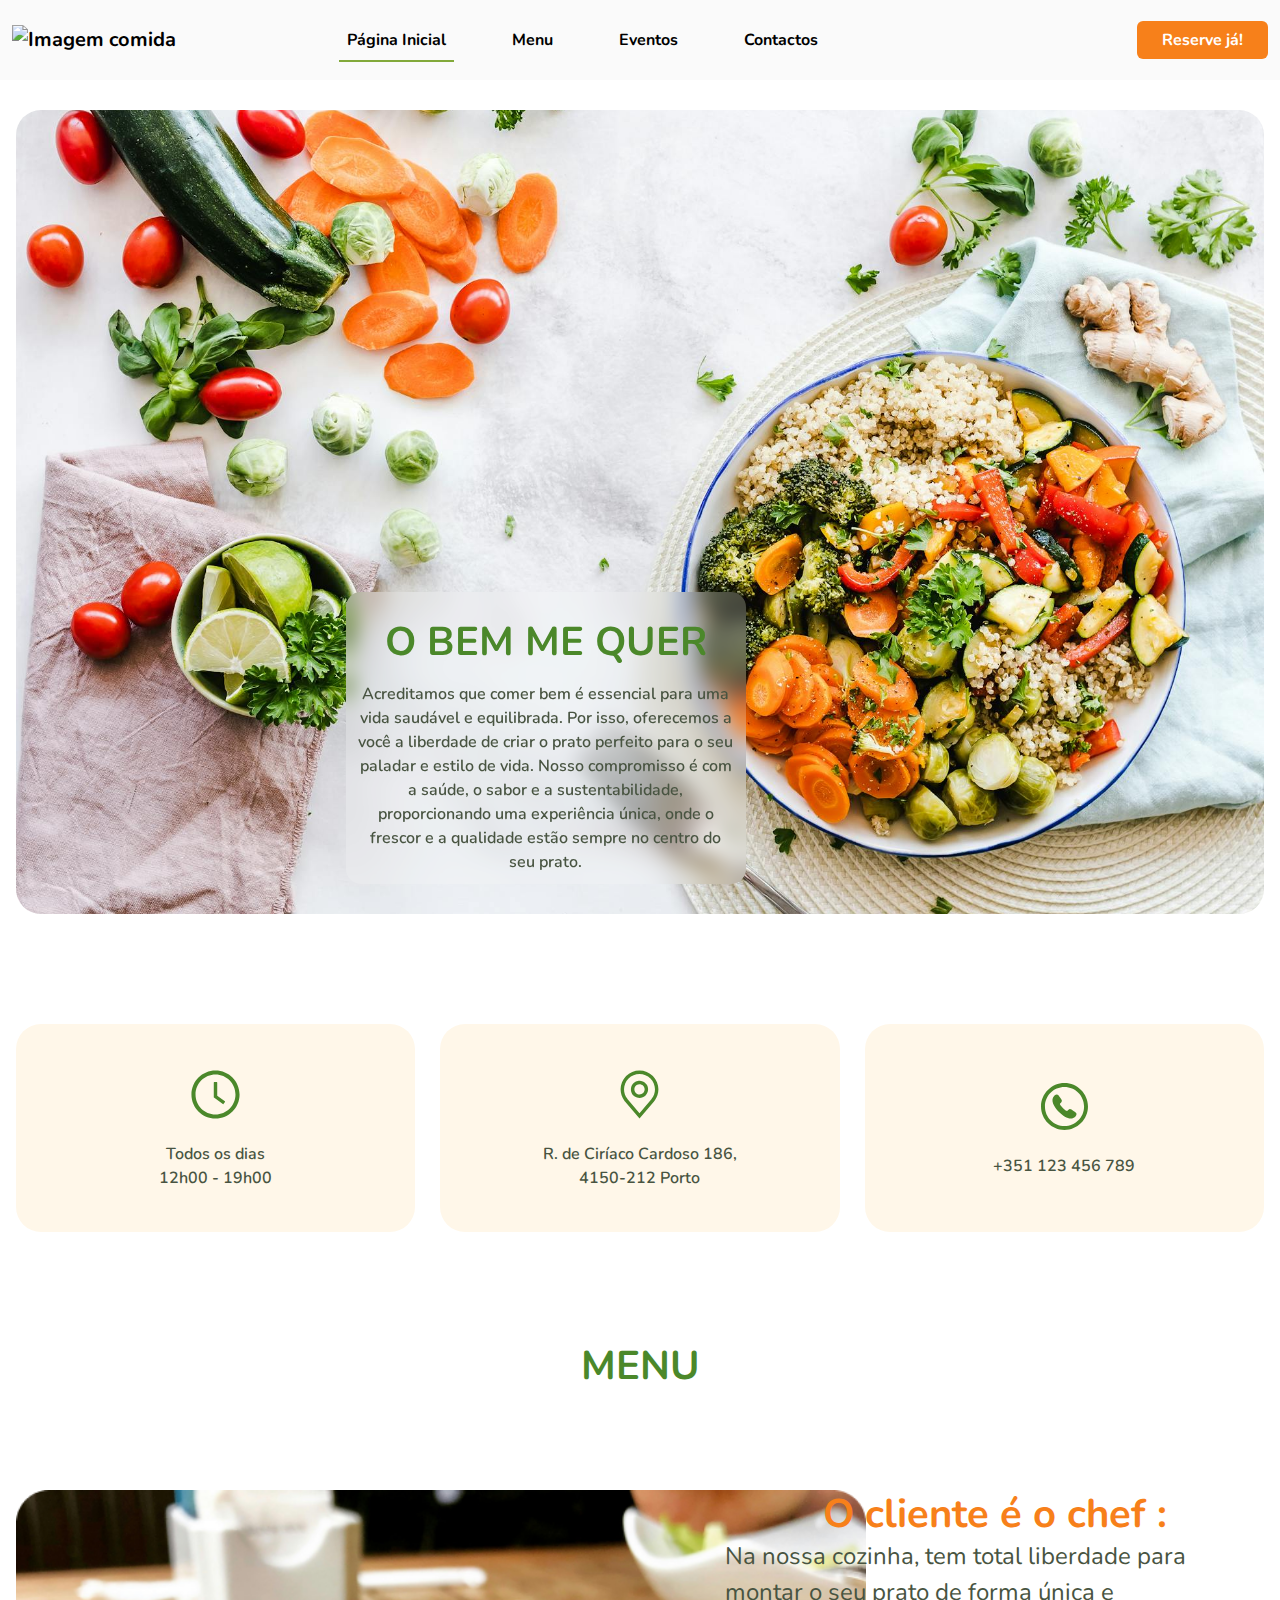
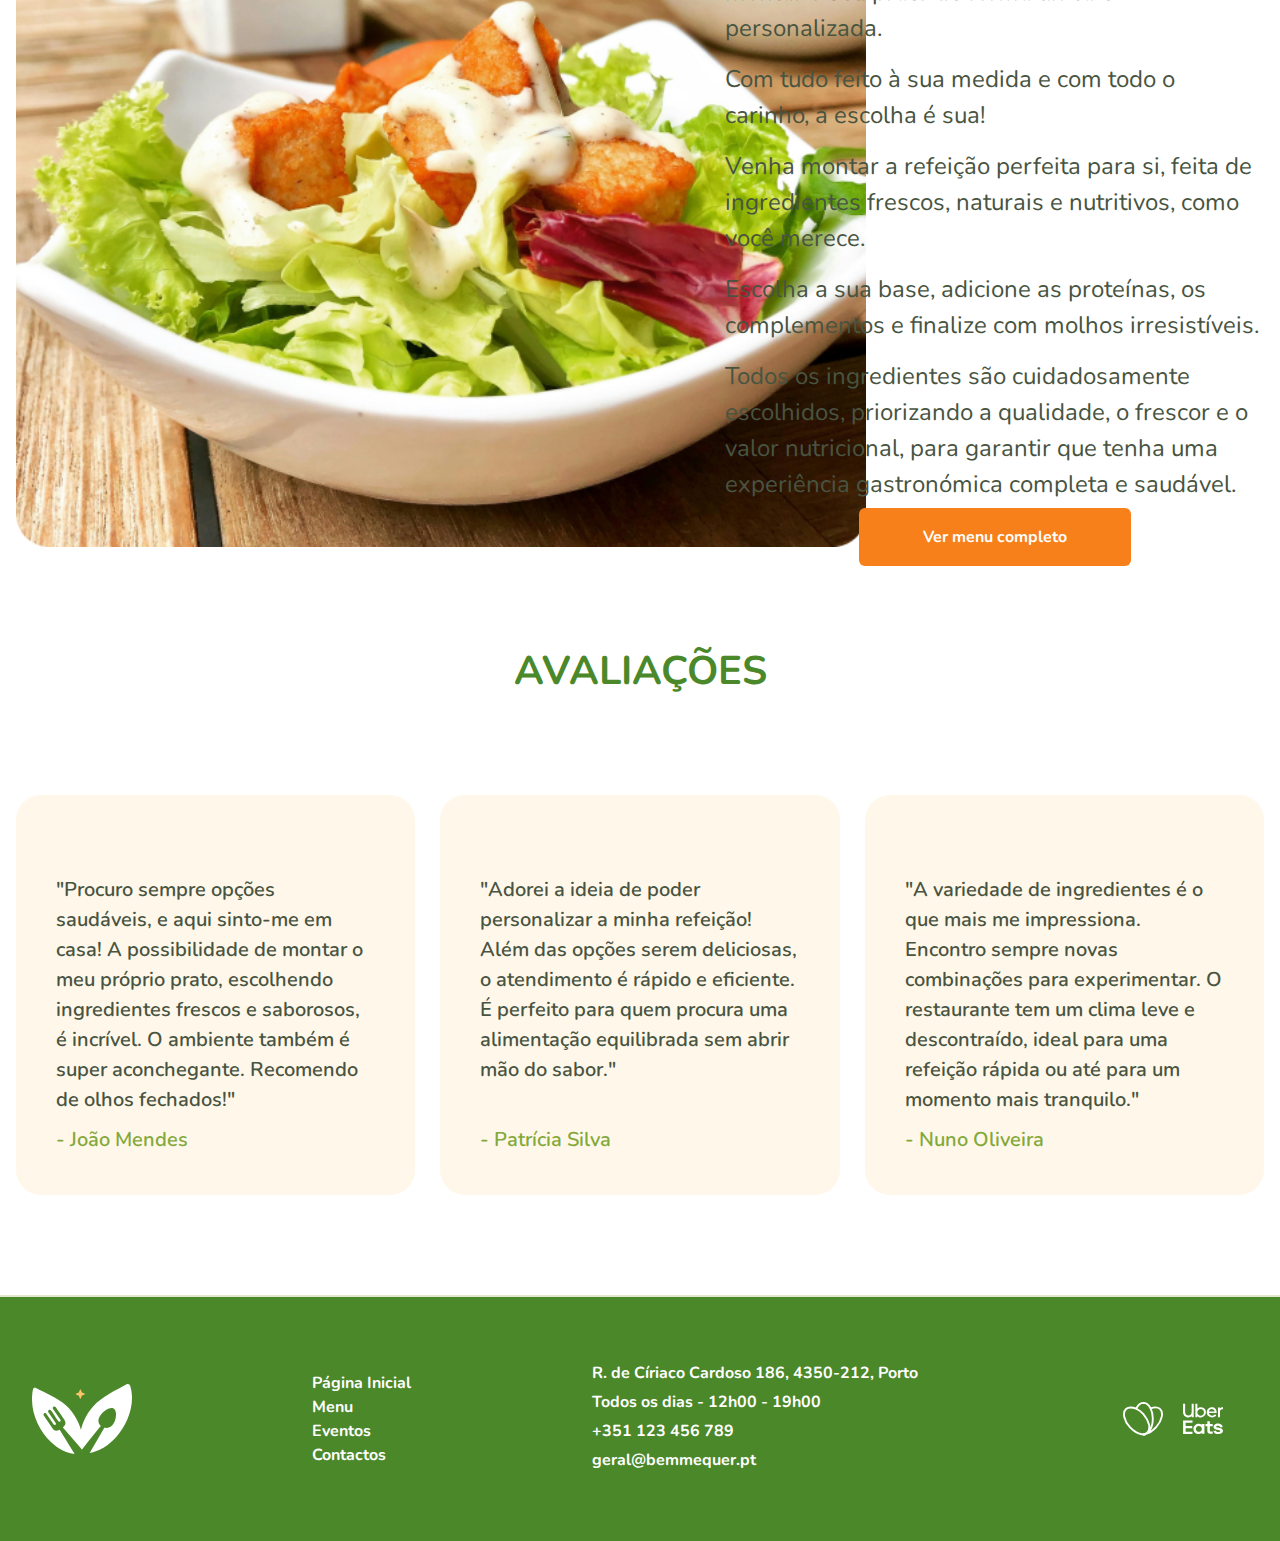
==== index.html @ 6462d531 "update" ====
<!DOCTYPE html>
<html lang="en">
  <head>
    <!-- Meta Tags para otimização de SEO -->

    <meta charset="UTF-8" />
    <meta name="viewport" content="width=device-width, initial-scale=1.0" />
    <meta name="author" content="Eduardo,Rafaela,Marina,Nuno" />
    <meta name="generator" content="VSCode" />
    <meta name="keywords" content="HTML5,CSS3,JS,BOOTSTRAP" />
    <meta name="description" content="Página Inicial" />
    <meta name="aplication-name" content="Restaurant Website" />

    <!-- Link FontAwesome -->
    <link
      rel="stylesheet"
      href="https://cdnjs.cloudflare.com/ajax/libs/font-awesome/6.7.1/css/all.min.css"
      integrity="sha512-5Hs3dF2AEPkpNAR7UiOHba+lRSJNeM2ECkwxUIxC1Q/FLycGTbNapWXB4tP889k5T5Ju8fs4b1P5z/iB4nMfSQ=="
      crossorigin="anonymous"
      referrerpolicy="no-referrer"
    />
    <!-- Link BootStrap (CSS & JS) -->

    <link
      href="https://cdn.jsdelivr.net/npm/bootstrap@5.3.3/dist/css/bootstrap.min.css"
      rel="stylesheet"
      integrity="sha384-QWTKZyjpPEjISv5WaRU9OFeRpok6YctnYmDr5pNlyT2bRjXh0JMhjY6hW+ALEwIH"
      crossorigin="anonymous"
    />
    <script
      src="https://cdn.jsdelivr.net/npm/bootstrap@5.3.3/dist/js/bootstrap.bundle.min.js"
      integrity="sha384-YvpcrYf0tY3lHB60NNkmXc5s9fDVZLESaAA55NDzOxhy9GkcIdslK1eN7N6jIeHz"
      crossorigin="anonymous"
    ></script>

    <!--Título da Página -->

    <title>Página Principal</title>

    <!-- Links do favicon -->

    <link rel="icon" type="image/png" href="/img/logo.svg" />

    <!-- Links do CSS -->

    <link rel="stylesheet" href="pagina_inicial/style.css" />
    <link rel="stylesheet" href="/pagina_inicial/styleMobile.css" />
  </head>
  <body>
    <!-- Header -->
    <!-- Navbar -->

    <header>
      <nav class="navbar navbar-expand-lg bg-body-tertiary">
        <div class="container-fluid">
          <a class="navbar-brand" href="/index.html">
            <img src="/img/logo1.svg" alt="Imagem comida" class="logo" />
          </a>
          <button
            class="navbar-toggler"
            type="button"
            data-bs-toggle="collapse"
            data-bs-target="#navbarNav"
            aria-controls="navbarNav"
            aria-expanded="false"
            aria-label="Toggle navigation"
          >
            <span class="navbar-toggler-icon"></span>
          </button>
          <div class="collapse navbar-collapse" id="navbarNav">
            <ul class="navbar-nav">
              <li class="nav-item">
                <a
                  class="nav-link active"
                  aria-current="page"
                  href="/index.html"
                  >Página Inicial</a
                >
              </li>
              <li class="nav-item">
                <a class="nav-link" href="/menu/menu.html">Menu</a>
              </li>
              <li class="nav-item">
                <a class="nav-link" href="/eventos/eventos.html">Eventos</a>
              </li>
              <li class="nav-item">
                <a class="nav-link" href="/contacto/contacto.html">Contactos</a>
              </li>
            </ul>
            <div class="navbar-nav-right">
              <a class="btn rounded" href="/reservas/reservas.html"
                >Reserve já!</a
              >
            </div>
          </div>
        </div>
      </nav>
    </header>

    <!-- First Section  -->

    <main>
      <div class="hero-container">
        <img src="/img/heroImg.svg" alt="Foto de Comida Saudável" />
        <div class="hero-content">
          <h1>O BEM ME QUER</h1>
          <p>
            Acreditamos que comer bem é essencial para uma vida saudável e
            equilibrada. Por isso, oferecemos a você a liberdade de criar o
            prato perfeito para o seu paladar e estilo de vida. Nosso
            compromisso é com a saúde, o sabor e a sustentabilidade,
            proporcionando uma experiência única, onde o frescor e a qualidade
            estão sempre no centro do seu prato.
          </p>
        </div>
      </div>
      <!-- Second Section  -->
      <section id="infoCards">
        <div class="card">
          <img src="/img/horario.svg" class="cardImg" alt="Relógio" />
          <div>
            <p class="card-text">
              Todos os dias <br />
              12h00 - 19h00
            </p>
          </div>
        </div>

        <div class="card">
          <img src="/img/location.svg" class="cardImg" alt="Relógio" />
          <div>
            <p>
              R. de Ciríaco Cardoso 186,<br />
              4150-212 Porto
            </p>
          </div>
        </div>

        <div class="card">
          <img src="/img/contacto.svg" class="cardImg" alt="Relógio" />
          <div>
            <p class="card-text">+351 123 456 789</p>
          </div>
        </div>
      </section>
      <!-- Third Section  -->
      <h1>MENU</h1>
      <section>
        <div id="menuSection">
          <div id="menuImg">
            <img src="/img/menuImg.png" alt="Imagem de um menu" />
          </div>

          <div id="menuText">
            <h2>O cliente é o chef :</h2>
            <div>
              <p>
                Na nossa cozinha, tem total liberdade para montar o seu prato de
                forma única e personalizada.
              </p>
              <p>
                Com tudo feito à sua medida e com todo o carinho, a escolha é
                sua!
              </p>
              <p>
                Venha montar a refeição perfeita para si, feita de ingredientes
                frescos, naturais e nutritivos, como você merece.
              </p>
              <p>
                Escolha a sua base, adicione as proteínas, os complementos e
                finalize com molhos irresistíveis.
              </p>
              <p>
                Todos os ingredientes são cuidadosamente escolhidos, priorizando
                a qualidade, o frescor e o valor nutricional, para garantir que
                tenha uma experiência gastronómica completa e saudável.
              </p>
            </div>
            <div class="navbar-nav-right menuBtn">
              <a class="btn rounded" href="/menu/menu.html"
                >Ver menu completo</a
              >
            </div>
          </div>
        </div>
      </section>
      <!-- Fourth Section  -->
      <h1>AVALIAÇÕES</h1>
      <section id="avaliacoes">
        <div id="cardEvaluation">
          <div id="stars">
            <i class="fa-solid fa-star"></i>
            <i class="fa-solid fa-star"></i>
            <i class="fa-solid fa-star"></i>
            <i class="fa-solid fa-star"></i>
            <i class="fa-solid fa-star"></i>
          </div>
          <p>
            "Procuro sempre opções saudáveis, e aqui sinto-me em casa! A
            possibilidade de montar o meu próprio prato, escolhendo ingredientes
            frescos e saborosos, é incrível. O ambiente também é super
            aconchegante. Recomendo de olhos fechados!"
          </p>
          <p class="person">- João Mendes</p>
        </div>

        <div id="cardEvaluation">
          <div id="stars">
            <i class="fa-solid fa-star"></i>
            <i class="fa-solid fa-star"></i>
            <i class="fa-solid fa-star"></i>
            <i class="fa-solid fa-star"></i>
            <i class="fa-solid fa-star"></i>
          </div>
          <p>
            "Adorei a ideia de poder personalizar a minha refeição! Além das
            opções serem deliciosas, o atendimento é rápido e eficiente. É
            perfeito para quem procura uma alimentação equilibrada sem abrir mão
            do sabor."
          </p>
          <p class="person">- Patrícia Silva</p>
        </div>

        <div id="cardEvaluation">
          <div id="stars">
            <i class="fa-solid fa-star"></i>
            <i class="fa-solid fa-star"></i>
            <i class="fa-solid fa-star"></i>
            <i class="fa-solid fa-star"></i>
            <i class="fa-solid fa-star"></i>
          </div>
          <p>
            "A variedade de ingredientes é o que mais me impressiona. Encontro
            sempre novas combinações para experimentar. O restaurante tem um
            clima leve e descontraído, ideal para uma refeição rápida ou até
            para um momento mais tranquilo."
          </p>
          <p class="person">- Nuno Oliveira</p>
        </div>
      </section>
    </main>

    <!-- Footer -->
    <hr />
    <footer>
      <div id="footerContainer">
        <div>
          <img
            src="/img/logobranca.svg"
            alt="Bem-Me-Quer logo"
            class="logoFooter"
          />
        </div>
        <div id="footerLinks">
          <ul>
            <li><a href="/index.html">Página Inicial</a></li>
            <li><a href="/menu/menu.html">Menu</a></li>
            <li><a href="/eventos/eventos.html">Eventos</a></li>
            <li><a href="/contacto/contacto.html">Contactos</a></li>
          </ul>
        </div>
        <div id="secondDiv">
          <p>R. de Círiaco Cardoso 186, 4350-212, Porto</p>
          <p>Todos os dias - 12h00 - 19h00</p>
          <p>+351 123 456 789</p>
          <p>geral@bemmequer.pt</p>
        </div>
        <div class="socialLinks">
          <div style="display: flex; gap: 20px">
            <a href="#"><i class="fa-brands fa-instagram"></i></a>
            <a href="#"><i class="fa-brands fa-facebook"></i></a>
          </div>
          <div style="display: flex; gap: 20px">
            <a href="#"><img src="/img/togoodtogo.svg" alt="" /></a>
            <a href="#"><img src="/img/ubereats.svg" alt="" /></a>
          </div>
        </div>
      </div>
    </footer>
  </body>
</html>
---- pagina_inicial/style.css ----
@import url("https://fonts.googleapis.com/css2?family=Edu+AU+VIC+WA+NT+Pre:wght@400..700&family=Geist+Mono:wght@100..900&family=Nunito:ital,wght@0,200..1000;1,200..1000&display=swap");

/* Variáveis das cores */
:root {
  --background: #ffffff;
  --lightOrange: #f99948;
  --darkOrange: #f7801a;
  --cardBackground: #fff7e9;
  --greenText: #485441;
  --primary: #4b882a;
}

/* Reset geral */
* {
  margin: 0;
  padding: 0;
  height: auto;
  box-sizing: border-box;
}

h1,
h2,
h3,
h4,
h5,
h6,
ul,
li,
p {
  margin: 0;
  padding: 0;
}

/*  body */
body {
  background-color: var(--background);
  font-family: "Nunito", serif;
  max-width: 1920px;
  width: 100%;
}

body h1 {
  font-weight: 700;
  color: #4b882a;
  text-align: center;
  margin-bottom: 100px;
  text-transform: uppercase;
}

header {
  z-index: 3;
  position: fixed;
  top: 0;
  max-width: 1920px;
  width: 100%;
}
/* Propriedades da Navbar */

.navbar {
  background-color: #fafafa!important;
  width: 100%;
  display: flex;
  justify-content: space-between;
  align-items: center;
  height: 80px;
}

.navbar-expand-lg .navbar-nav {
  gap: 50px !important;
}

.navbar-wrapper {
  display: flex;
  justify-content: space-between;
  align-items: center;
  width: 98%;
  margin: 0 auto;
  padding: 0;
}

.navbar-brand {
  flex: 1;
  display: flex;
  justify-content: flex-start;
  align-items: center;
}

.logo {
  max-width: 250px !important;
  max-height: 80px;
  height: auto;
}

.navbar-nav-center {
  flex: 2;
  display: flex;
  justify-content: center;
  gap: 50px;
}

.navbar-nav-right {
  flex: 1;
  display: flex;
  justify-content: flex-end;
}

.navbar-nav .nav-link {
  color: #000;
  font-weight: 700;
  padding: 0.5rem 0;
  position: relative;
  transition: color 0.3s ease;
  text-align: center;
}

.navbar-nav .nav-link::after {
  content: "";
  position: absolute;
  width: 0;
  height: 2px;
  background-color: #82a93a;
  bottom: -2px;
  left: 0;
  transition: width 0.3s ease;
}

.navbar-nav .nav-link:hover::after,
.navbar-nav .nav-link.active::after {
  width: 100%;
}

.navbar-nav-right .btn {
  background-color: var(--darkOrange);
  color: #fff;
  font-weight: 700;
  border-radius: 5px;
  padding: 0.4rem 1.5rem;
  transition: background-color 0.3s ease;
}

.navbar-nav-right .btn:hover {
  background-color: var(--lightOrange);
}

.navbar-nav-right .btn:focus {
  color: var(--background);
  border: var(--darkOrange);
}

/* Footer */

#footerContainer {
  display: flex;
  justify-content: space-between;
  align-items: center;
  padding: 4rem 2rem;
  width: 100%;
  background-color: #4b882a;
  max-width: 1920px;
  color: white;
}

#secondDiv p {
  font-weight: 700;
  padding-bottom: 5px;
}

#footerLinks ul,
a {
  text-decoration: none;
  list-style: none;
  color: white;
  font-weight: 700;
}

#footerLinks a:hover {
  color: var(--darkOrange);
  transition: 0.3s ease;
}

footer img {
  width: 100px;
  height: 100px;
}

.socialLinks {
  display: flex;
  flex-direction: column;
  justify-content: center;
  align-items: center;
  width: 150px;
}

.socialLinks img {
  width: 40px;
  transition: 0.3s ease;
}
.socialLinks a img:hover {
  filter: brightness(0) saturate(100%) invert(58%) sepia(41%) saturate(2626%)
    hue-rotate(349deg) brightness(98%) contrast(97%);
}

.socialLinks a i {
  font-size: 30px;
  color: var(--background);
}

.socialLinks a:hover i {
  transition: 0.3s ease;
  color: var(--darkOrange);
}
hr {
  border: 1px solid var(--primary);
  margin: 0;
}

/* Main content */
main {
  max-width: 1920px;
  width: 100%;
}
.hero-container {
  margin: 110px 0;
  padding: 0 1rem;
  display: flex;
  justify-content: center;
  align-items: center;
  max-width: 1920px;
  width: 100%;
  height: calc(100vh - 6rem);
  position: relative;
  border-radius: 25px;
}
.hero-container img {
  width: 100%;
  height: 100%;
  object-fit: cover;
  border-radius: 25px;
}
.hero-content {
  position: absolute;
  bottom: 30px;
  left: 27%;
  width: 400px;
  background-color: rgba(255, 255, 255, 0.2);
  backdrop-filter: blur(10px);
  padding: 10px;
  border-radius: 15px;
}
.hero-content {
  color: var(--greenText);
  text-align: center;
  font-weight: bold;
}

.hero-content h1 {
  margin: 16px;
  font-weight: 700;
}
.hero-content p {
  text-align: center;
  font-weight: 600;
}
/* Second Section */
#infoCards {
  display: flex;
  width: 100%;
  max-width: 1920px;
  justify-content: space-between;
  align-items: center;
  padding: 0 16px;
  margin-bottom: 110px;
}

#infoCards .card {
  display: flex;
  flex-direction: column;
  justify-content: center;
  text-align: center;
  align-items: center;
  background-color: var(--cardBackground);
  width: 32%;
  height: 13rem;
  border-radius: 25px;
  max-width: 32%;
  border: none;
}

.card p {
  margin-top: 20px;
  color: var(--greenText);
  font-weight: 600;
}
.carImg {
  width: 55px;
}
/* Third Section */
#menuSection {
  width: 100%;
  max-width: 1920px;
  height: auto;
  display: flex;
  justify-content: center;
  align-items: center;
  padding: 0 16px;
  gap: 85px;
  margin-bottom: 100px;
}
#menuImg {
  max-width: 50%;
}
#menuImg img {
  width: 850px;
  height: 100%;
}

#menuText {
  display: flex;
  flex-direction: column;
  justify-content: space-between;
  max-width: 50%;
  height: 657px;
  font-size: 24px;
  color: var(--greenText);
}
.menuBtn {
  display: flex;
  justify-content: center;
  align-items: center;
  height: 39px !important;
  width: 340px;
  flex: 0;
  margin: 0 auto;
}

#menuText p {
  margin-bottom: 15px;
}
.menuBtn .btn {
  width: 80%;
  height: auto;
  padding: 1rem 0;
  font-weight: 700;
}

#menuText h2 {
  color: var(--darkOrange);
  font-weight: 700;
  font-size: 40px;
  text-align: center;
}
/* Fourth Section */
#avaliacoes {
  display: flex;
  gap: 2%;
  max-width: 1920px;
  width: 100%;
  padding: 0 16px;
  margin-bottom: 100px;
}

#cardEvaluation {
  max-width: 32%;
  width: 100%;
  height: 400px;
  background-color: var(--cardBackground);
  border-radius: 25px;
}

#stars {
  display: flex;
  color: var(--darkOrange);
  font-size: 24px;
  margin-left: 10%;
  padding-top: 50px;
}

#cardEvaluation p {
  margin: 30px auto;
  max-width: 80%;
  height: 180px;
  color: var(--greenText);
  font-weight: 600;
  font-size: 20px;
}

.person {
  margin: 0 auto;
  padding-top: 40px;
  color: var(--primary) !important;
}
---- pagina_inicial/styleMobile.css ----
@import url("https://fonts.googleapis.com/css2?family=Edu+AU+VIC+WA+NT+Pre:wght@400..700&family=Geist+Mono:wght@100..900&family=Nunito:ital,wght@0,200..1000;1,200..1000&display=swap");

/* Variáveis das cores */
:root {
  --background: #ffffff;
  --secondaryBackground: #fafafa;
  --lightOrange: #f99948;
  --darkOrange: #f7801a;
  --cardBackground: #fff7e9;
  --text: #000000;
  --greenText: #485441;
  --greyText: #8e8e8e;
  --primary: #82a93a;
  --secondary: #4b882a;
}

@media screen and (max-width: 992px) {

  .navbar-nav-right {
    justify-content: center;
    margin-top: 50px;
    padding-bottom: 50px;
  }

  #navbarNav {
    background-color: white;
  }

  .navbar-toggler {
    border: var(--primary) 2px solid;
  }

  .navbar-toggler:focus {
    outline: 0;
    box-shadow: 0 0 0 1px var(--secondary) !important;
  }

  .navbar-toggler-icon {
    filter: brightness(0) saturate(100%) invert(52%) sepia(34%) saturate(353%)
      hue-rotate(56deg) brightness(95%) contrast(86%);
  }
}
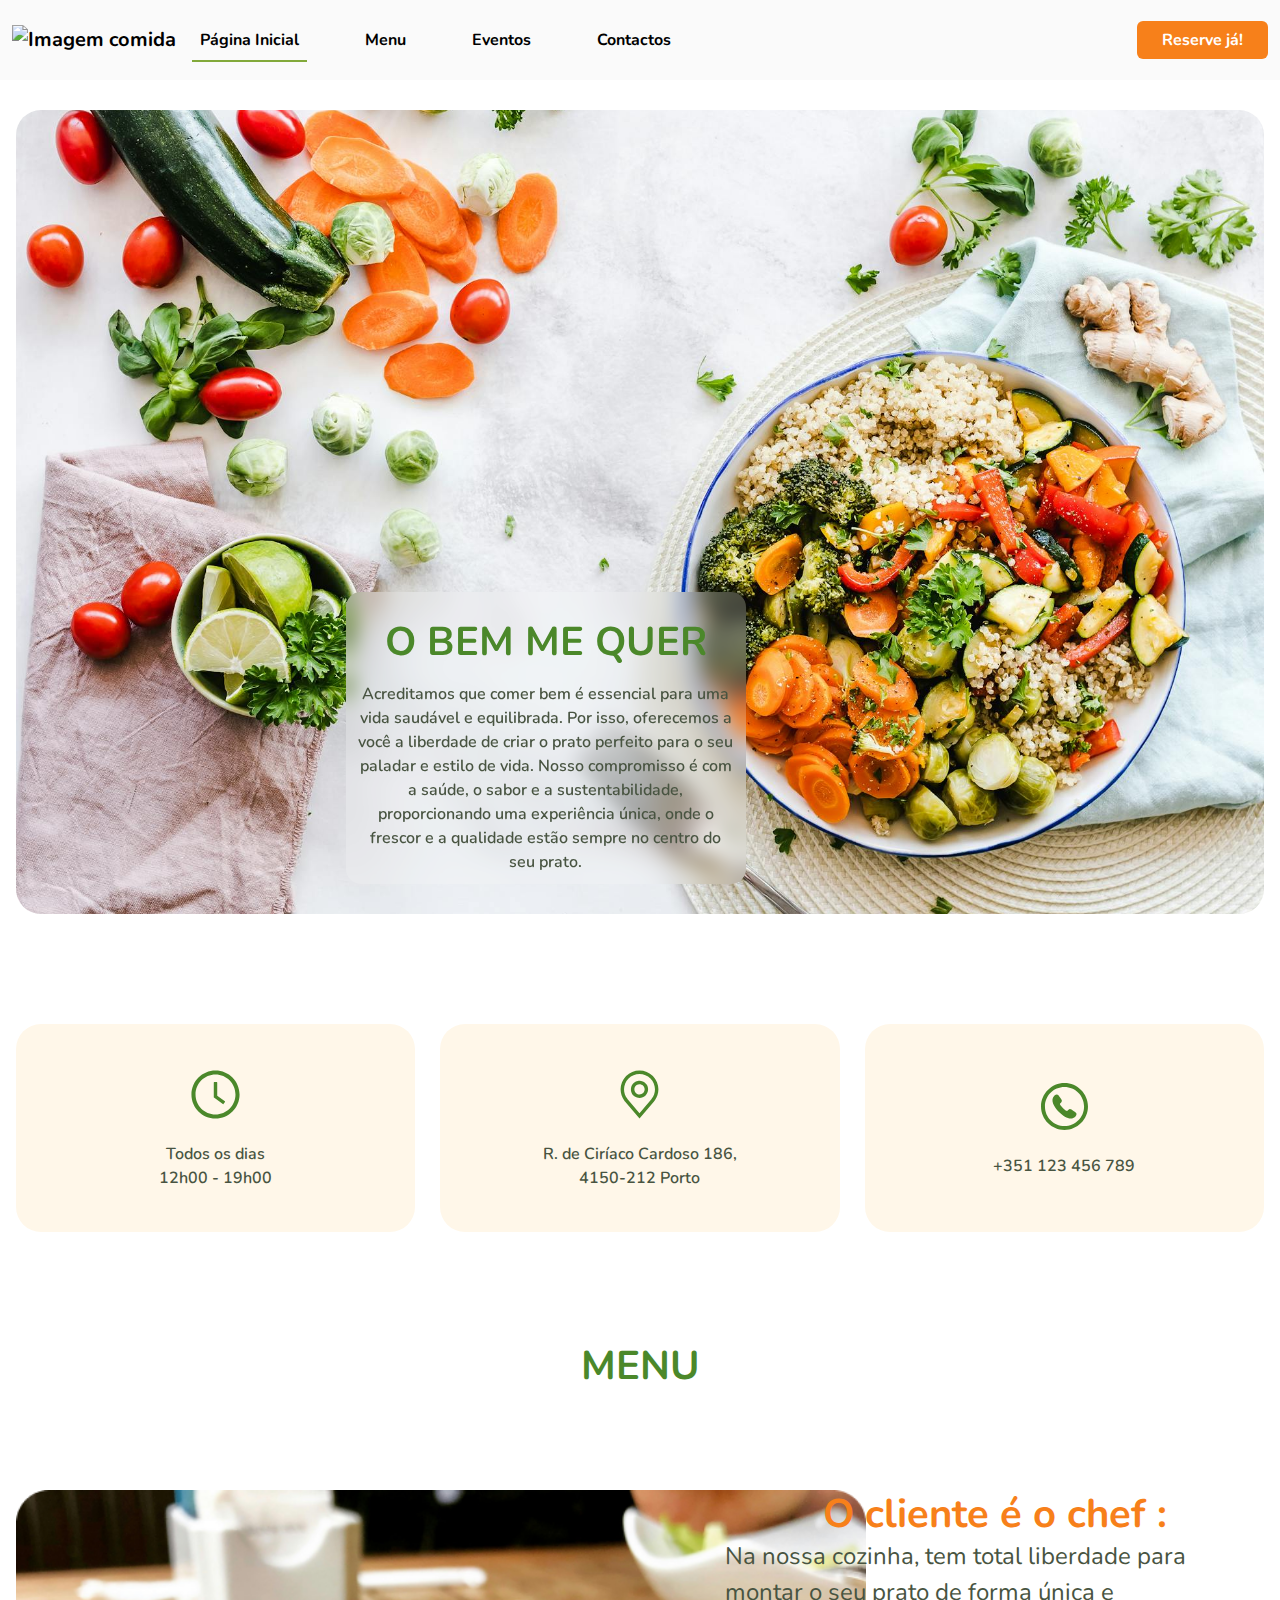
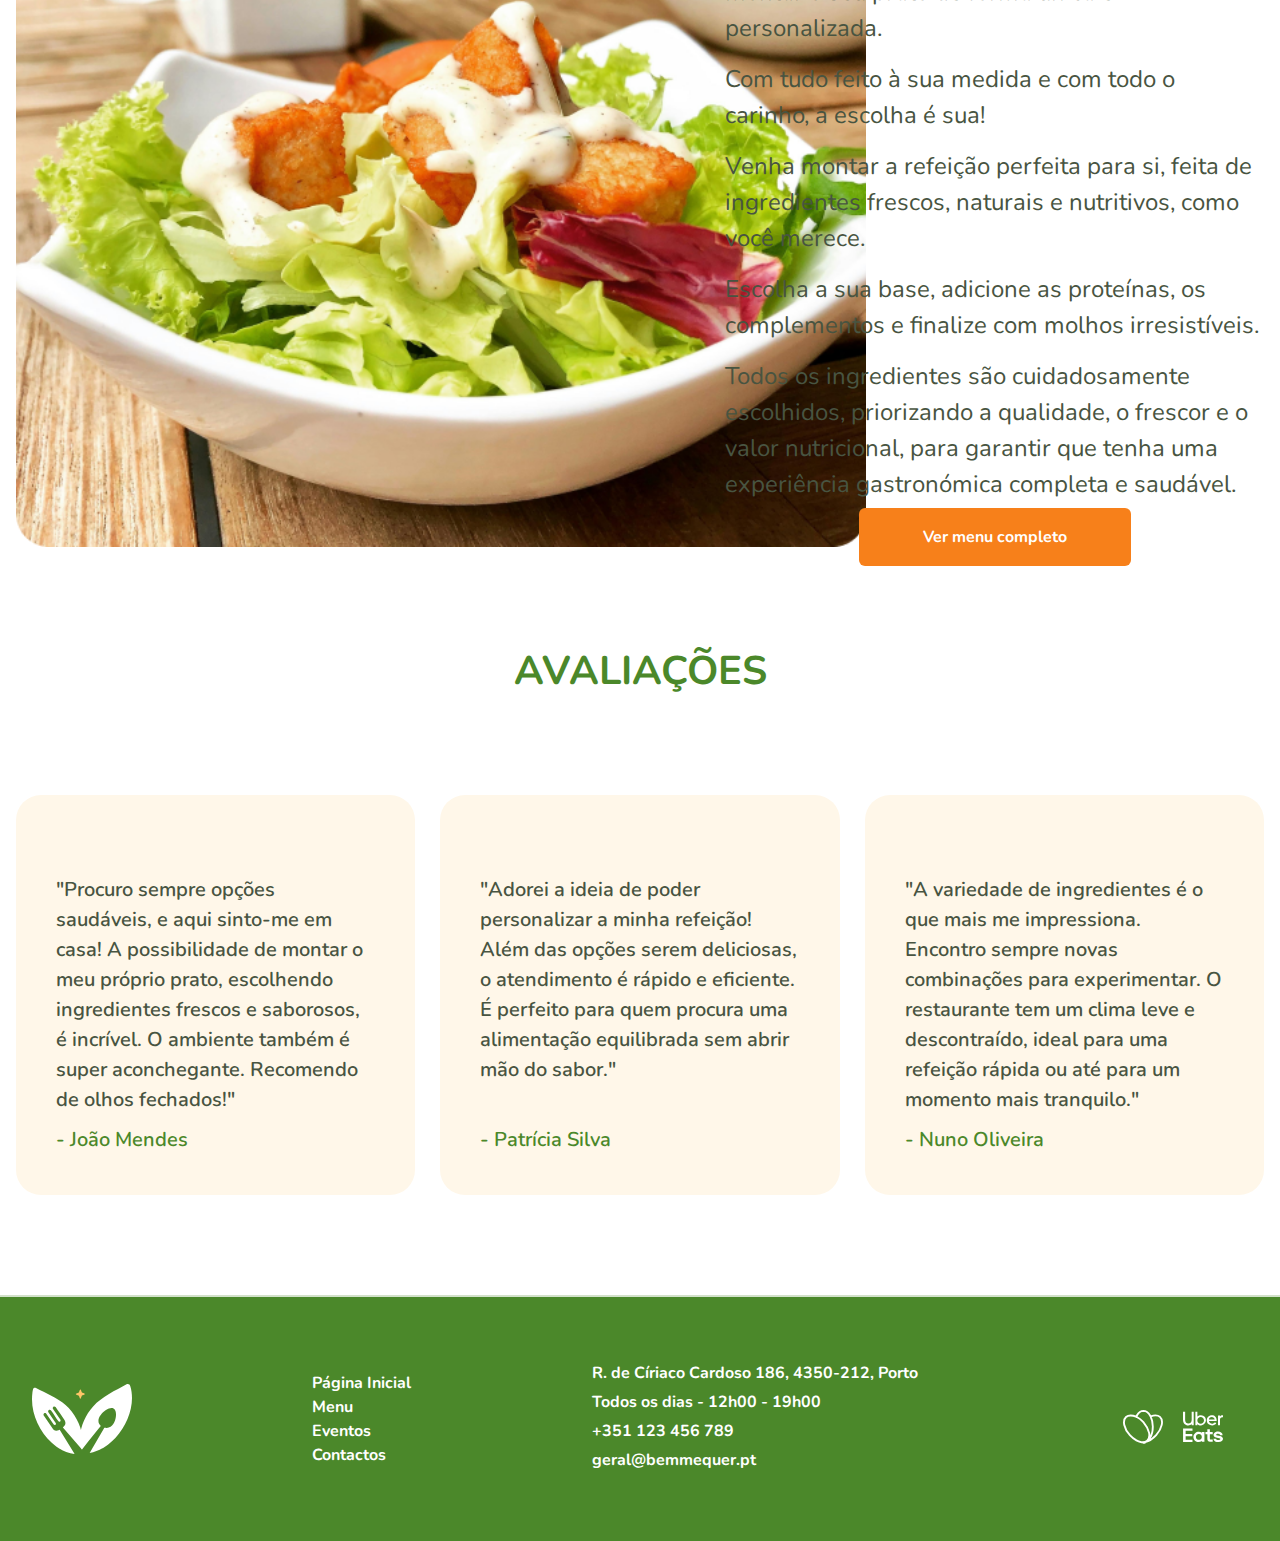
==== commit f061fcba: "update" ====
--- a/index.html
+++ b/index.html
@@ -53,20 +53,22 @@
     <header>
       <nav class="navbar navbar-expand-lg bg-body-tertiary">
         <div class="container-fluid">
-          <a class="navbar-brand" href="/index.html">
-            <img src="/img/logo1.svg" alt="Imagem comida" class="logo" />
-          </a>
-          <button
-            class="navbar-toggler"
-            type="button"
-            data-bs-toggle="collapse"
-            data-bs-target="#navbarNav"
-            aria-controls="navbarNav"
-            aria-expanded="false"
-            aria-label="Toggle navigation"
-          >
-            <span class="navbar-toggler-icon"></span>
-          </button>
+          <div id="menuHamburguer">
+            <a class="navbar-brand" href="/index.html">
+              <img src="/img/logo1.svg" alt="Imagem comida" class="logo" />
+            </a>
+            <button
+              class="navbar-toggler"
+              type="button"
+              data-bs-toggle="collapse"
+              data-bs-target="#navbarNav"
+              aria-controls="navbarNav"
+              aria-expanded="false"
+              aria-label="Toggle navigation"
+            >
+              <span class="navbar-toggler-icon"></span>
+            </button>
+          </div>
           <div class="collapse navbar-collapse" id="navbarNav">
             <ul class="navbar-nav">
               <li class="nav-item">
@@ -244,7 +246,7 @@
     <hr />
     <footer>
       <div id="footerContainer">
-        <div>
+        <div id="footerLogo">
           <img
             src="/img/logobranca.svg"
             alt="Bem-Me-Quer logo"
--- a/pagina_inicial/style.css
+++ b/pagina_inicial/style.css
@@ -189,10 +189,12 @@
   justify-content: center;
   align-items: center;
   width: 150px;
+  gap: 15px;
 }
 
 .socialLinks img {
   width: 40px;
+  height: 40px;
   transition: 0.3s ease;
 }
 .socialLinks a img:hover {
--- a/pagina_inicial/styleMobile.css
+++ b/pagina_inicial/styleMobile.css
@@ -3,23 +3,30 @@
 /* Variáveis das cores */
 :root {
   --background: #ffffff;
-  --secondaryBackground: #fafafa;
   --lightOrange: #f99948;
   --darkOrange: #f7801a;
   --cardBackground: #fff7e9;
-  --text: #000000;
   --greenText: #485441;
-  --greyText: #8e8e8e;
-  --primary: #82a93a;
-  --secondary: #4b882a;
+  --primary: #4b882a;
 }
 
-@media screen and (max-width: 992px) {
-
+@media screen and (max-width: 748px) {
   .navbar-nav-right {
     justify-content: center;
     margin-top: 50px;
     padding-bottom: 50px;
+  }
+
+  #menuHamburguer {
+    display: flex;
+    justify-content: space-between;
+    width: 100%;
+    height: 71px;
+    padding: 0 16px;
+    align-items: center;
+  }
+  .container-fluid {
+    padding: 0;
   }
 
   #navbarNav {
@@ -27,6 +34,7 @@
   }
 
   .navbar-toggler {
+    height: 50px;
     border: var(--primary) 2px solid;
   }
 
@@ -39,4 +47,108 @@
     filter: brightness(0) saturate(100%) invert(52%) sepia(34%) saturate(353%)
       hue-rotate(56deg) brightness(95%) contrast(86%);
   }
+  #footerContainer {
+    flex-direction: column;
+    gap: 30px;
+    padding: 2rem 1rem;
+    align-items: flex-start;
+  }
+  footer img {
+    width: 50px;
+    height: 50px;
+    align-items: center;
+  }
+  #footerLogo {
+    display: flex;
+    width: 100%;
+    justify-content: center;
+  }
+
+  .socialLinks {
+    flex-direction: row;
+    width: 100%;
+    gap: 20px;
+  }
+  /* Termina Comum*/
+
+  .hero-container {
+    height: calc(100vh - 100px);
+    align-items: flex-start;
+    margin-top: 100px;
+    margin-bottom: 0;
+  }
+  .hero-container img {
+    height: 300px;
+  }
+
+  .hero-content {
+    left: 16px;
+    top: 300px;
+    max-width: 358px;
+    padding: 0;
+    background-color: var(--cardBackground);
+    border-radius: 25px;
+    margin-top: 10px;
+    margin-bottom: -20px;
+  }
+  .hero-content p {
+    letter-spacing: 1px;
+    text-align: justify;
+    padding: 0 16px;
+  }
+
+  #infoCards {
+    flex-direction: column;
+  }
+
+  .card {
+    min-width: 358px !important;
+    width: 100%;
+    margin-bottom: 10px;
+  }
+
+  #menuSection {
+    height: auto;
+    flex-direction: column;
+    padding: 0;
+    gap: 0;
+    width: 100%;
+    margin-bottom: 0;
+  }
+  #menuImg {
+    max-width: 358px;
+    height: 300px;
+  }
+
+  #menuImg img {
+    max-width: 100%;
+    width: 100%;
+  }
+
+  #menuText {
+    max-width: 100%;
+    width: 100%;
+    padding: 20px 16px;
+    height: auto;
+    letter-spacing: 0.7px;
+  }
+  #menuText h2 {
+    margin-bottom: 15px;
+  }
+
+  #avaliacoes {
+    flex-direction: column;
+    height: auto;
+    gap: 20px;
+  }
+
+  #cardEvaluation {
+    max-width: 100%;
+    height: 450px;
+    justify-content: space-between;
+  }
+
+  .person {
+    padding-top: 80px;
+  }
 }
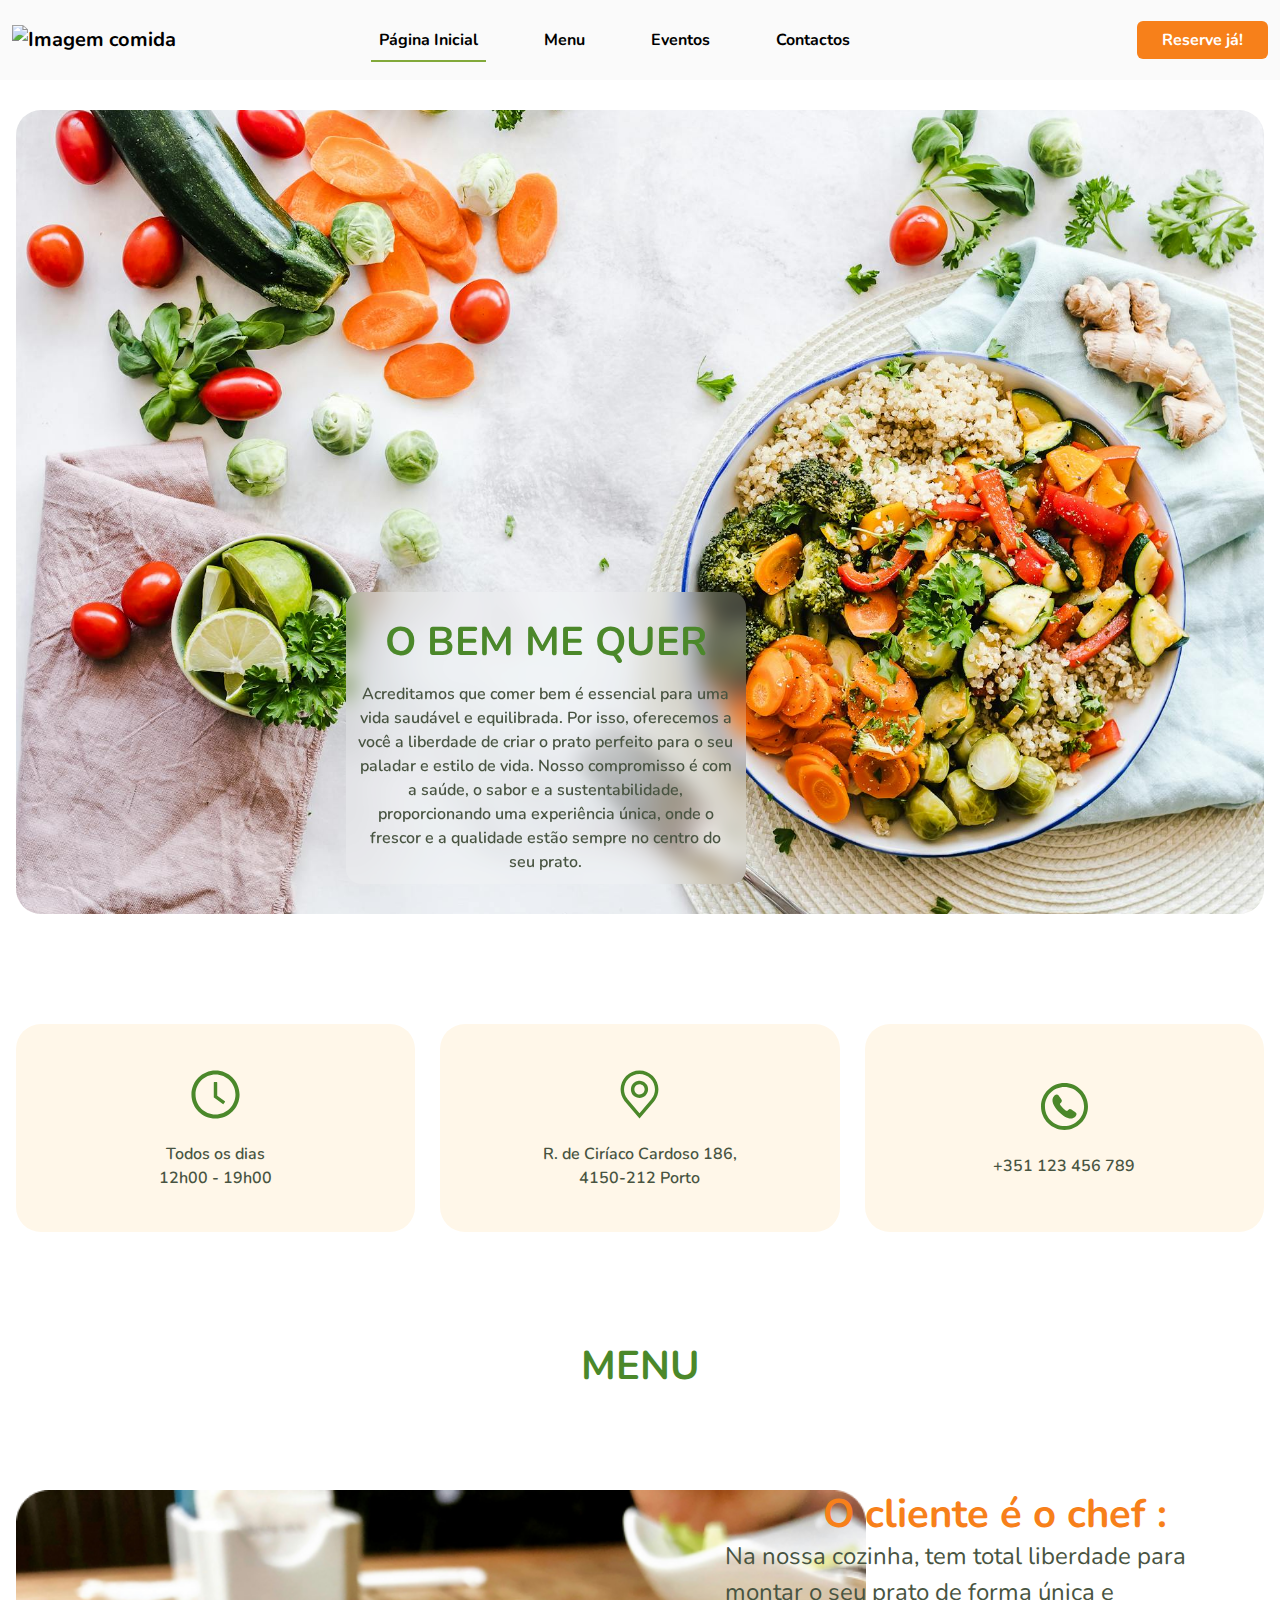
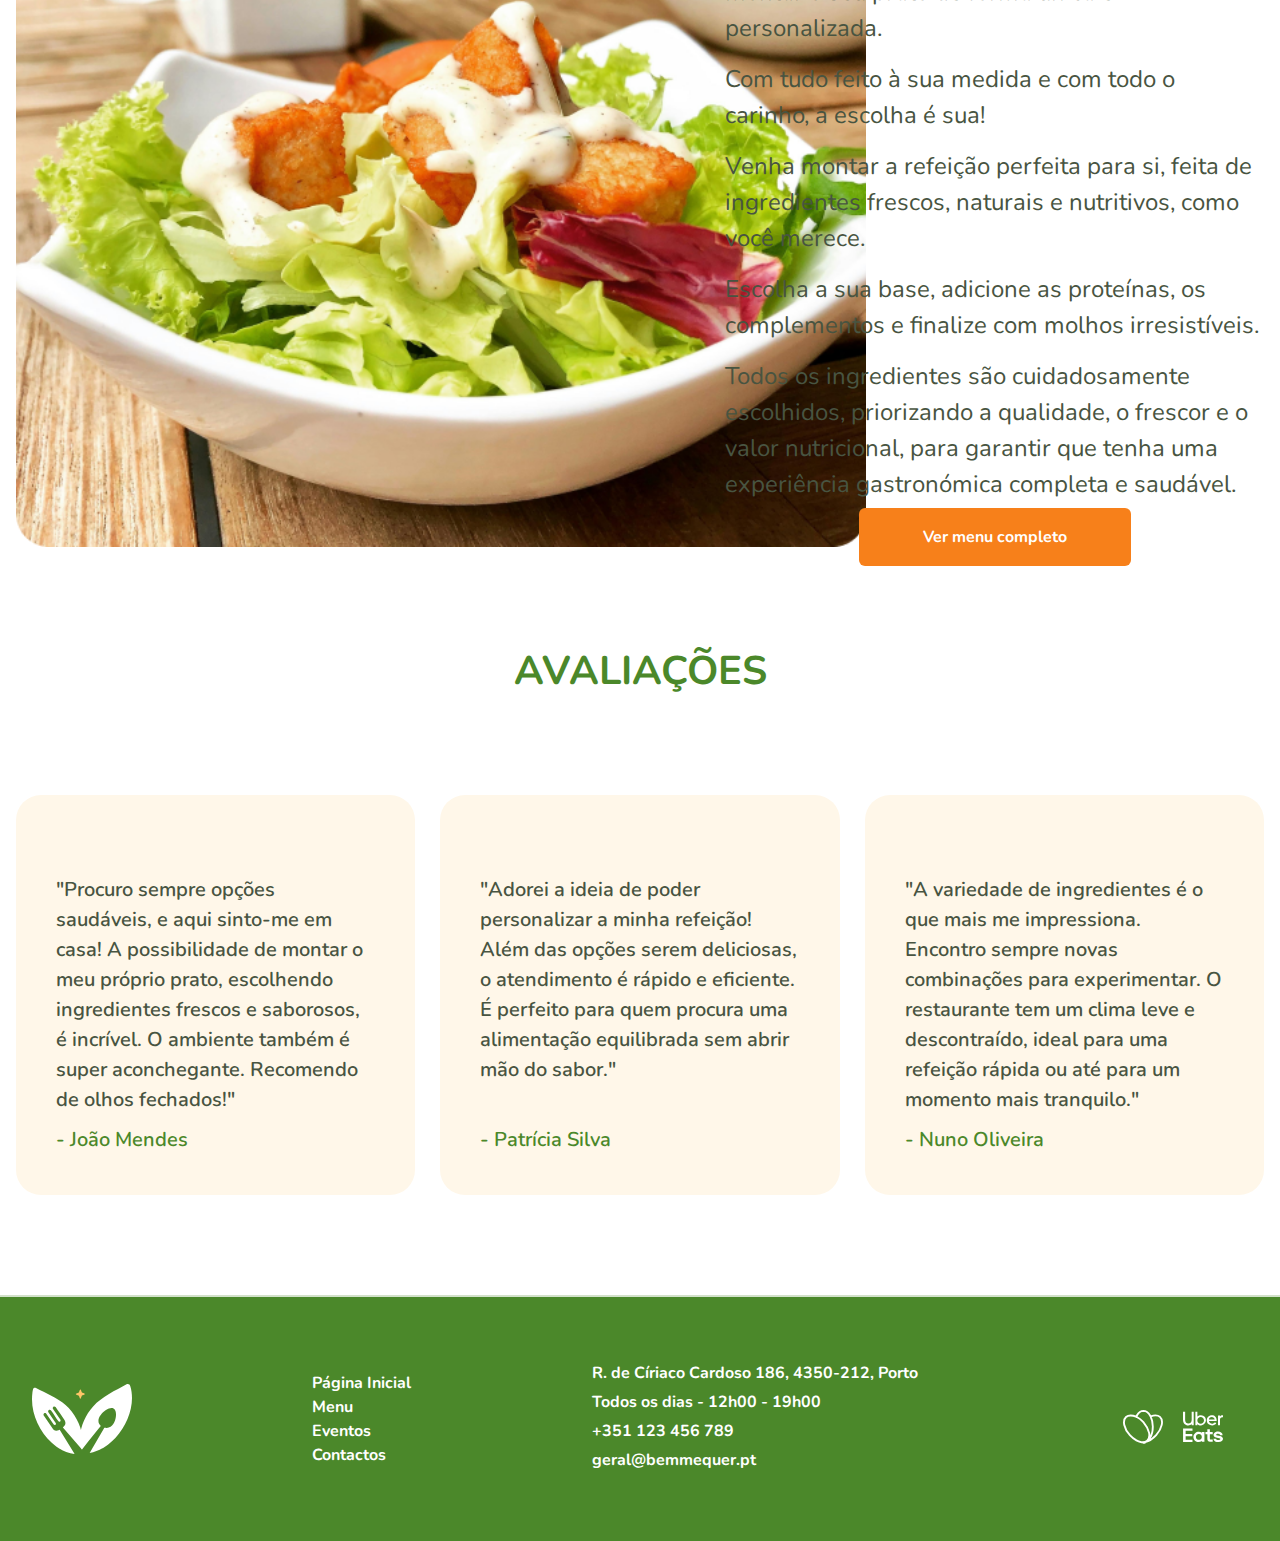
==== commit 680587bc: "Update" ====
--- a/index.html
+++ b/index.html
@@ -70,7 +70,7 @@
             </button>
           </div>
           <div class="collapse navbar-collapse" id="navbarNav">
-            <ul class="navbar-nav">
+            <ul class="navbar-nav navbar-nav-center">
               <li class="nav-item">
                 <a
                   class="nav-link active"
--- a/pagina_inicial/style.css
+++ b/pagina_inicial/style.css
@@ -57,11 +57,11 @@
 /* Propriedades da Navbar */
 
 .navbar {
-  background-color: #fafafa!important;
-  width: 100%;
-  display: flex;
-  justify-content: space-between;
-  align-items: center;
+  background-color: #fafafa !important;
+  width: 100%;
+  display: flex;
+  justify-content: space-between !important;
+  align-items: center !important;
   height: 80px;
 }
 
@@ -99,7 +99,7 @@
 }
 
 .navbar-nav-right {
-  flex: 1;
+  flex: 0 1 232px;
   display: flex;
   justify-content: flex-end;
 }
